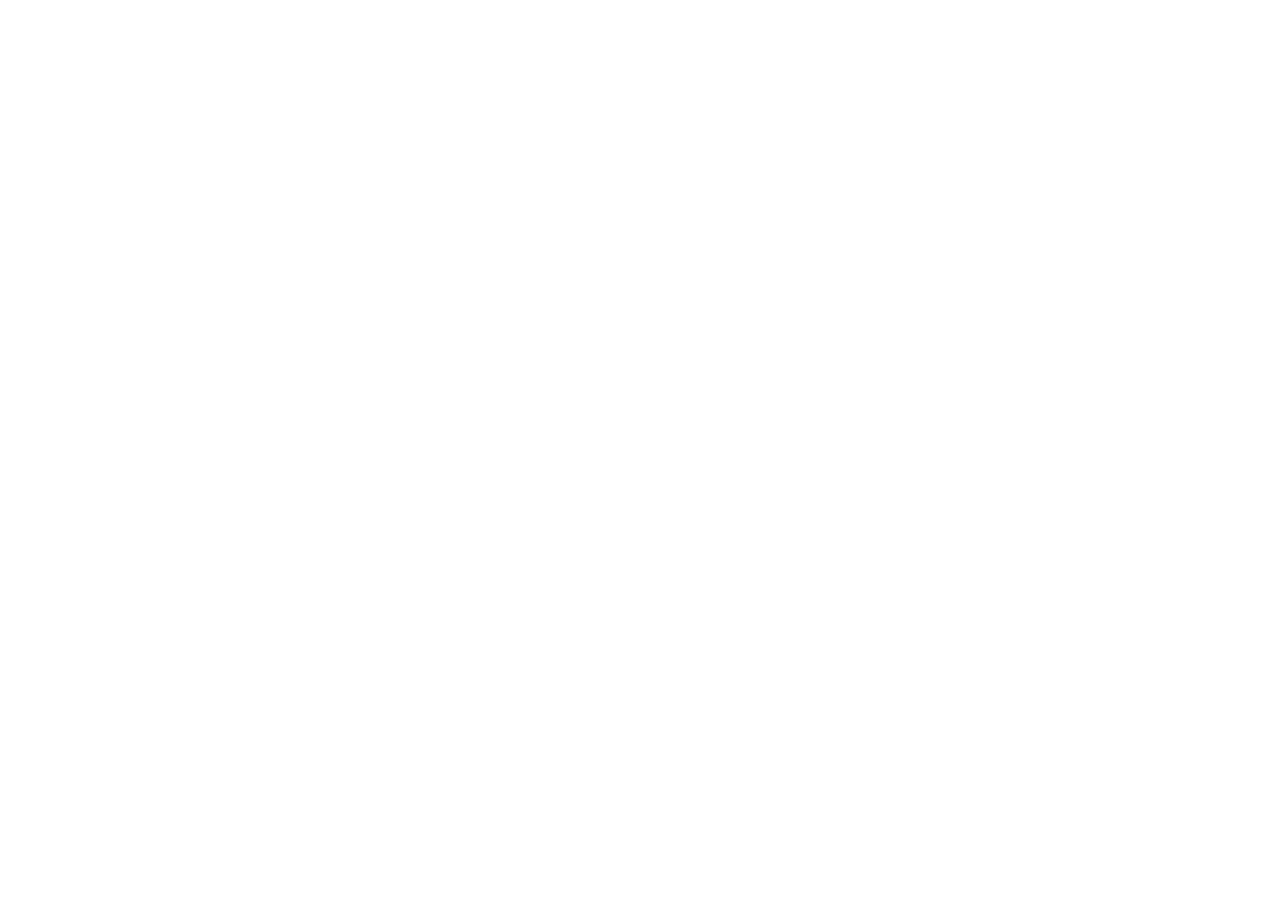
==== index.html @ 3209db66 "init commit with psedo code" ====
<!DOCTYPE html>
<html>
<head>
    <meta charset="UTF-8">
    <title>Effective JavaScript: Frogger</title>
    <link rel="stylesheet" href="css/style.css">
</head>
<body>
    <script src="js/resources.js"></script>
    <script src="js/app.js"></script>
    <script src="js/engine.js"></script>
</body>
</html>
---- css/style.css ----
body {
    text-align: center;
}
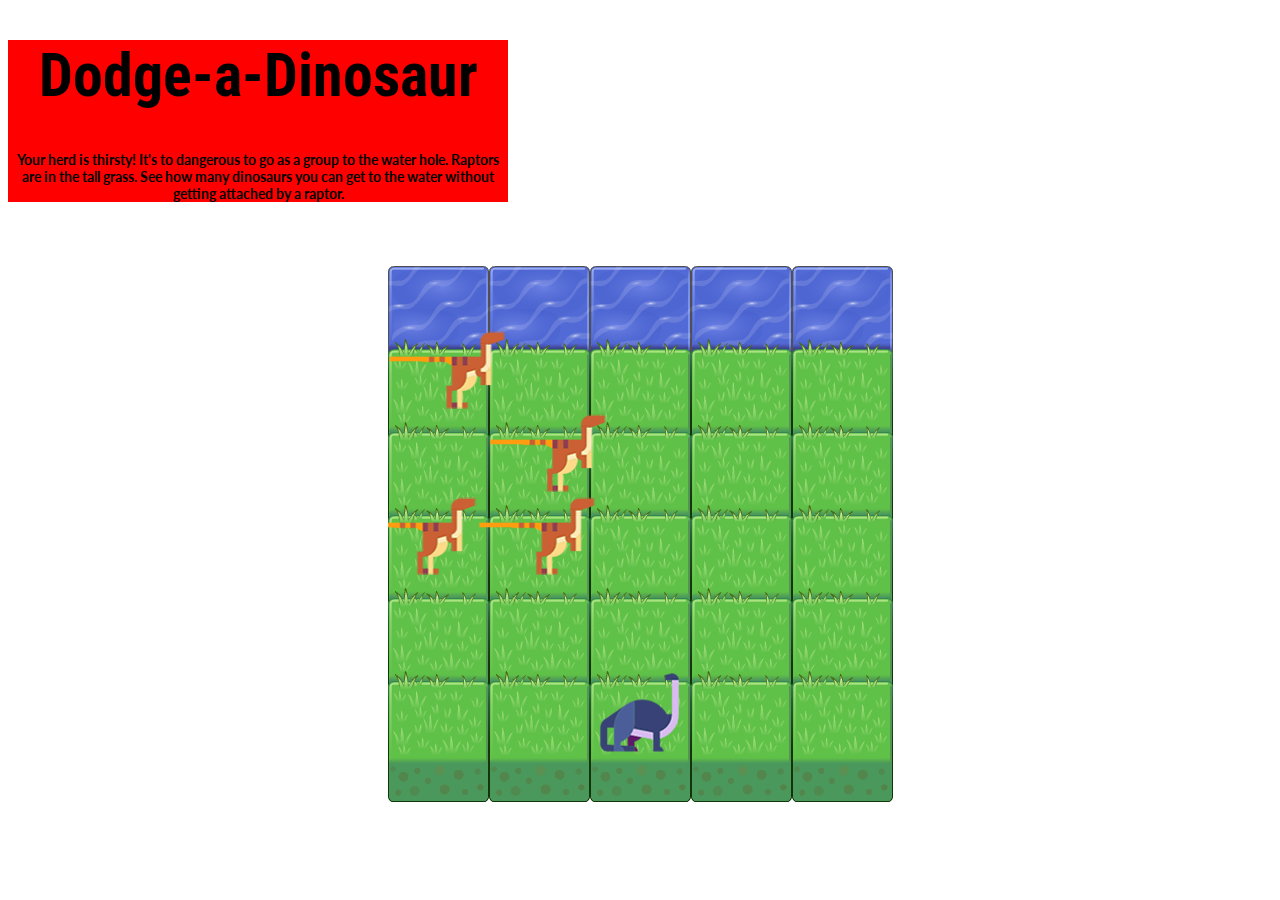
==== commit 7ccd130a: "add title and description" ====
--- a/index.html
+++ b/index.html
@@ -2,12 +2,20 @@
 <html>
 <head>
     <meta charset="UTF-8">
-    <title>Effective JavaScript: Frogger</title>
+    <title>Dodge-a-Dinosaur</title>
     <link rel="stylesheet" href="css/style.css">
+    <link href="https://fonts.googleapis.com/css?family=Lato" rel="stylesheet">
+    <link href="https://fonts.googleapis.com/css?family=Roboto+Condensed" rel="stylesheet">
 </head>
 <body>
-    <script src="js/resources.js"></script>
-    <script src="js/app.js"></script>
-    <script src="js/engine.js"></script>
+  <main>
+    <h1>Dodge-a-Dinosaur</h1>
+    <h3>Your herd is thirsty! It's to dangerous to go as a group to the water hole.
+      Raptors are in the tall grass. See how many dinosaurs you can get to the water
+      without getting attached by a raptor.</h3>
+  </main>
+  <script src="js/resources.js"></script>
+  <script src="js/app.js"></script>
+  <script src="js/engine.js"></script>
 </body>
 </html>
--- a/css/style.css
+++ b/css/style.css
@@ -1,3 +1,20 @@
 body {
     text-align: center;
 }
+
+h1{
+  font-family: 'Roboto Condensed', sans-serif;
+  font-weight: bold;
+  font-size: 60px;
+}
+
+h3{
+  font-family: 'Lato', sans-serif;
+  font-size: 14px;
+}
+
+main{
+  width: 500px;
+  margin: 0px, auto, 0px, auto;
+  background-color: red;
+}
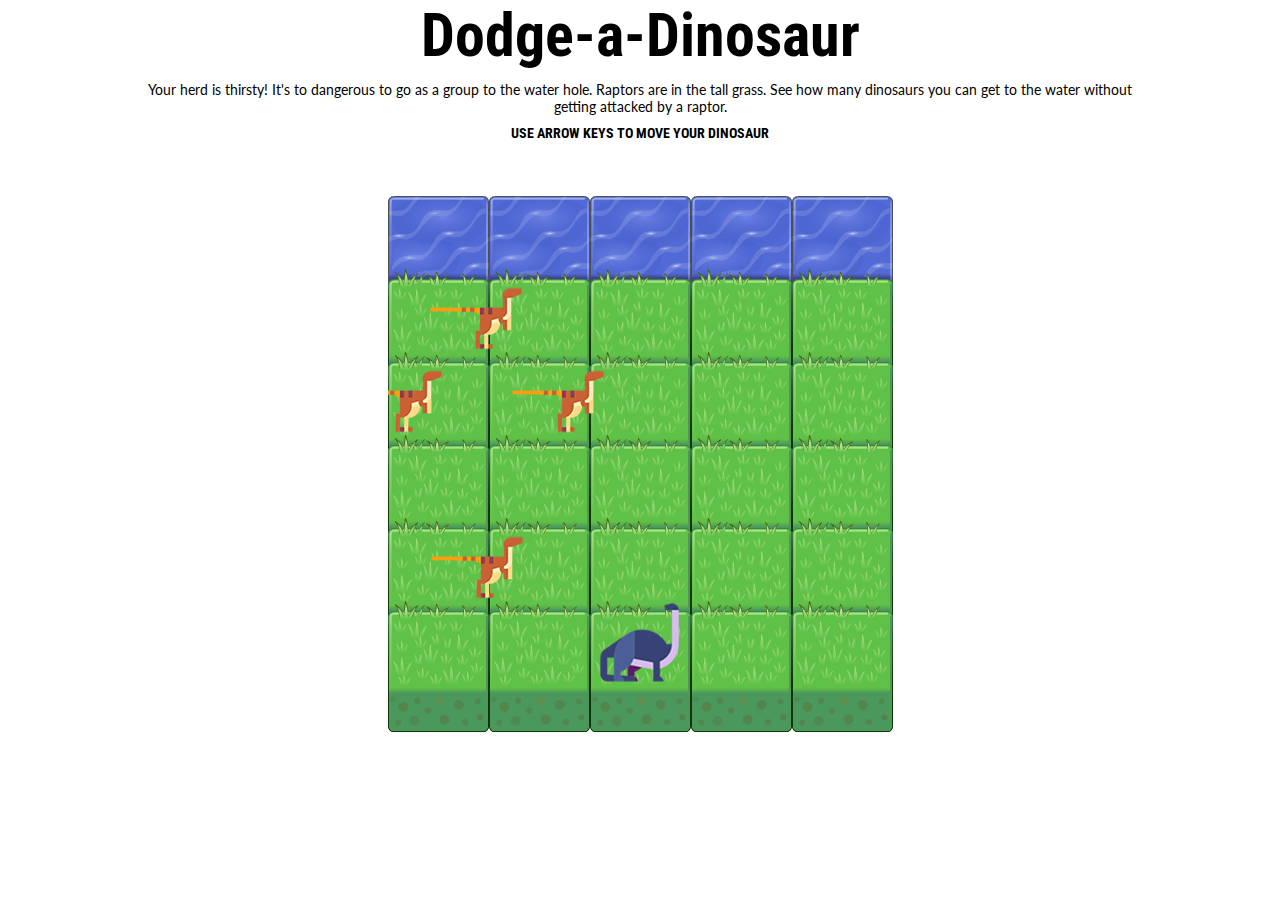
==== commit 47cc7a13: "improve sprites and start to add collision detection" ====
--- a/index.html
+++ b/index.html
@@ -8,12 +8,13 @@
     <link href="https://fonts.googleapis.com/css?family=Roboto+Condensed" rel="stylesheet">
 </head>
 <body>
-  <main>
+  <header>
     <h1>Dodge-a-Dinosaur</h1>
     <h3>Your herd is thirsty! It's to dangerous to go as a group to the water hole.
       Raptors are in the tall grass. See how many dinosaurs you can get to the water
-      without getting attached by a raptor.</h3>
-  </main>
+      without getting attacked by a raptor.</h3>
+    <h4>USE ARROW KEYS TO MOVE YOUR DINOSAUR</h4>
+  </header>
   <script src="js/resources.js"></script>
   <script src="js/app.js"></script>
   <script src="js/engine.js"></script>
--- a/css/style.css
+++ b/css/style.css
@@ -1,3 +1,12 @@
+*{
+	margin: 0;
+	padding: 0;
+	border: 0;
+	font-size: 100%;
+	font: inherit;
+	vertical-align: baseline;
+}
+
 body {
     text-align: center;
 }
@@ -6,15 +15,24 @@
   font-family: 'Roboto Condensed', sans-serif;
   font-weight: bold;
   font-size: 60px;
+  margin-bottom: 10px;
 }
 
 h3{
   font-family: 'Lato', sans-serif;
   font-size: 14px;
+  font-weight: normal;
+  margin-bottom: 10px;
 }
 
-main{
-  width: 500px;
-  margin: 0px, auto, 0px, auto;
-  background-color: red;
+h4{
+  font-family: 'Roboto Condensed', sans-serif;
+  font-size: 14px;
+  font-weight: bold;
+  margin-bottom: 5px;
 }
+
+header{
+  width: 80%;
+  margin: 0px auto 0px auto;
+}
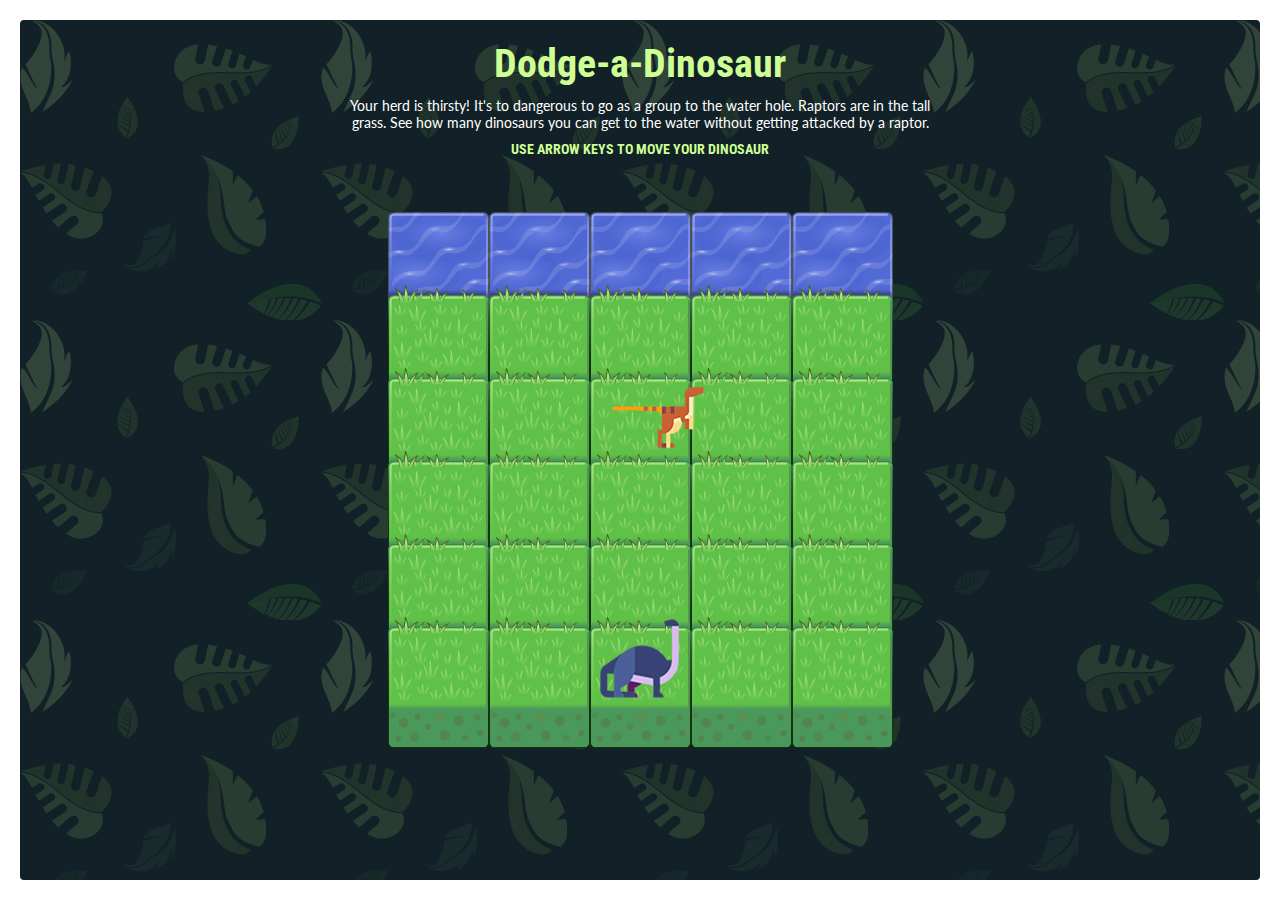
==== commit 2dcaaac2: "add styling" ====
--- a/index.html
+++ b/index.html
@@ -8,6 +8,7 @@
     <link href="https://fonts.googleapis.com/css?family=Roboto+Condensed" rel="stylesheet">
 </head>
 <body>
+  <main id="game-board">
   <header>
     <h1>Dodge-a-Dinosaur</h1>
     <h3>Your herd is thirsty! It's to dangerous to go as a group to the water hole.
@@ -15,6 +16,7 @@
       without getting attacked by a raptor.</h3>
     <h4>USE ARROW KEYS TO MOVE YOUR DINOSAUR</h4>
   </header>
+</main>
   <script src="js/resources.js"></script>
   <script src="js/app.js"></script>
   <script src="js/engine.js"></script>
--- a/css/style.css
+++ b/css/style.css
@@ -7,15 +7,24 @@
 	vertical-align: baseline;
 }
 
-body {
+main {
     text-align: center;
+  	position: absolute;
+  	top: 20px;
+  	right: 20px;
+  	bottom: 20px;
+  	left: 20px;
+  	border-radius: 4px;
+  	padding: 20px;
+  	background-image: url("../images/background.jpg");
 }
 
 h1{
   font-family: 'Roboto Condensed', sans-serif;
   font-weight: bold;
-  font-size: 60px;
+  font-size: 40px;
   margin-bottom: 10px;
+  color: #CFFF94;
 }
 
 h3{
@@ -23,6 +32,7 @@
   font-size: 14px;
   font-weight: normal;
   margin-bottom: 10px;
+  color: white;
 }
 
 h4{
@@ -30,9 +40,11 @@
   font-size: 14px;
   font-weight: bold;
   margin-bottom: 5px;
+  color: #CFFF94;
 }
 
 header{
   width: 80%;
+  max-width: 600px;
   margin: 0px auto 0px auto;
 }
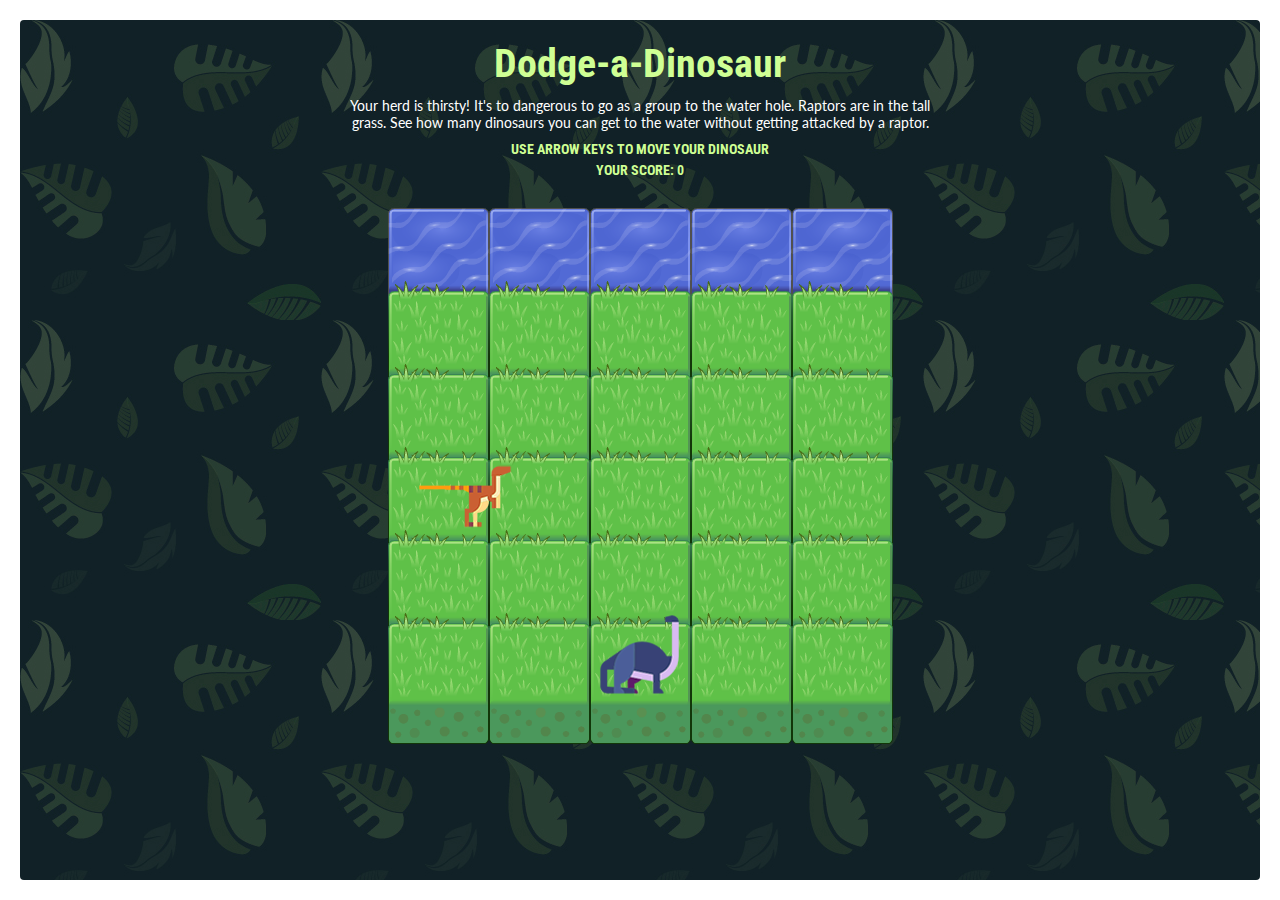
==== commit 9c1887aa: "add score display" ====
--- a/index.html
+++ b/index.html
@@ -15,6 +15,7 @@
       Raptors are in the tall grass. See how many dinosaurs you can get to the water
       without getting attacked by a raptor.</h3>
     <h4>USE ARROW KEYS TO MOVE YOUR DINOSAUR</h4>
+    <h4>YOUR SCORE: <span id='score'></span></h4>
   </header>
 </main>
   <script src="js/resources.js"></script>
--- a/css/style.css
+++ b/css/style.css
@@ -48,3 +48,7 @@
   max-width: 600px;
   margin: 0px auto 0px auto;
 }
+
+canvas{
+  margin-top: -25px;
+}
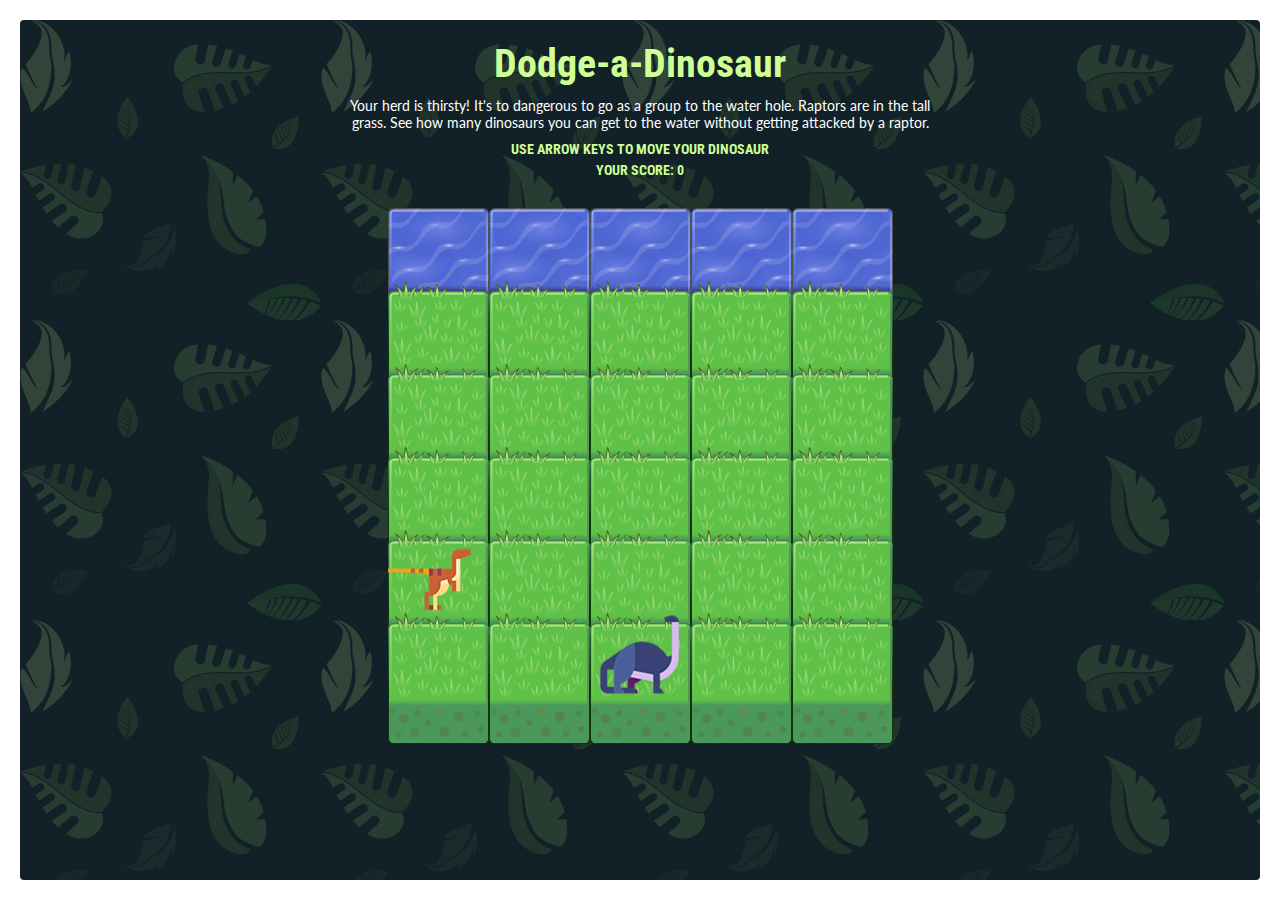
==== commit a17f18f8: "add message if playing on phone or small window" ====
--- a/index.html
+++ b/index.html
@@ -18,6 +18,12 @@
     <h4>YOUR SCORE: <span id='score'></span></h4>
   </header>
 </main>
+<div id="overlay" class="toggle">
+  <div id="message">
+    <h1>I'M SORRY!</h1>
+    <h3>I haven't gotten the chance to optimize this game for small screens and phones yet. Try to play on your computer or enlarge your window!</h3>
+  </div>
+</div>
   <script src="js/resources.js"></script>
   <script src="js/app.js"></script>
   <script src="js/engine.js"></script>
--- a/css/style.css
+++ b/css/style.css
@@ -7,8 +7,11 @@
 	vertical-align: baseline;
 }
 
+body{
+  text-align: center;
+}
+
 main {
-    text-align: center;
   	position: absolute;
   	top: 20px;
   	right: 20px;
@@ -52,3 +55,37 @@
 canvas{
   margin-top: -25px;
 }
+
+#overlay{
+  position: absolute;
+  top: 0;
+  right: 0;
+  bottom: 0;
+  left: 0;
+  padding: 20px;
+  background-image: url("../images/background.jpg");
+}
+
+#message{
+  position: absolute;
+  width: 50%;
+  top: 50%;
+  left: 50%;
+  transform: translate(-50%, -50%);
+}
+
+.toggle{
+  display: none;
+}
+
+@media screen and (max-width: 600px){
+  .toggle{
+    display: block;
+  }
+}
+
+@media screen and (max-width: 400px){
+  #message{
+    width: 80%;
+  }
+}
